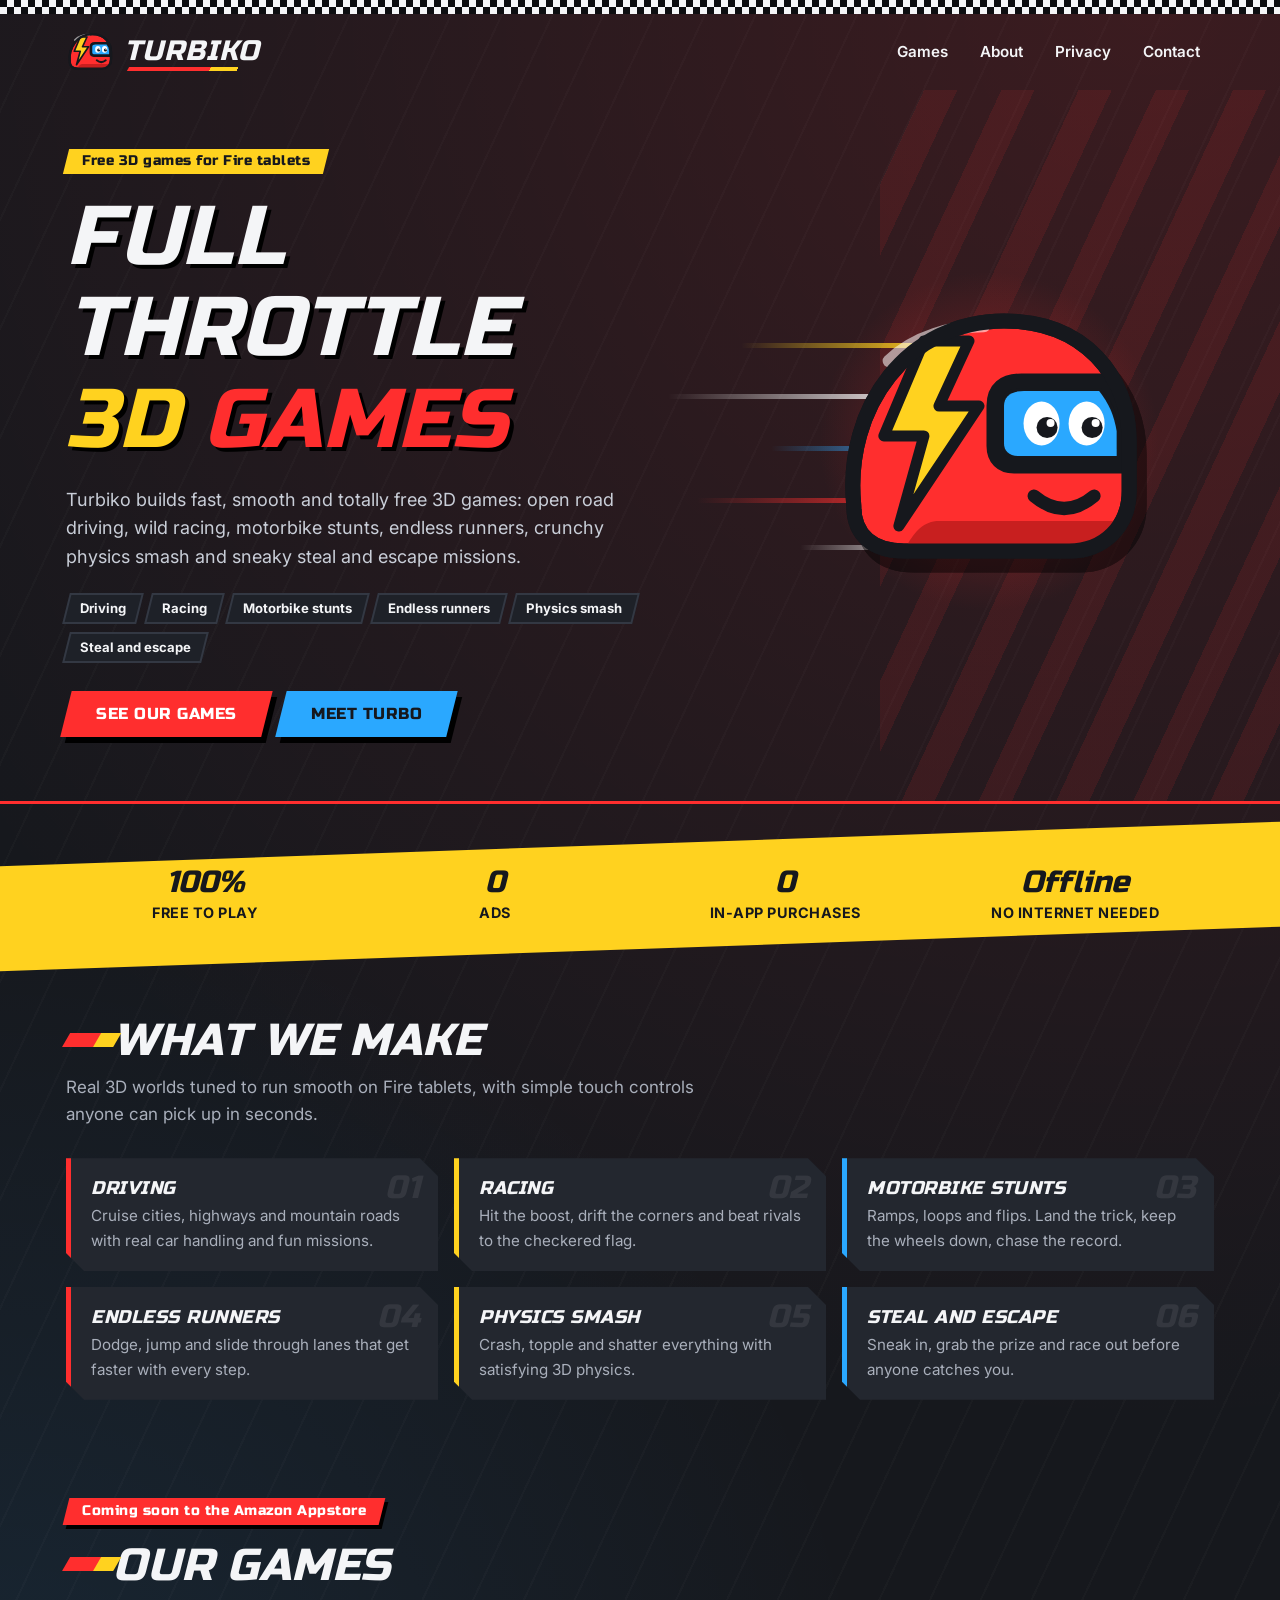
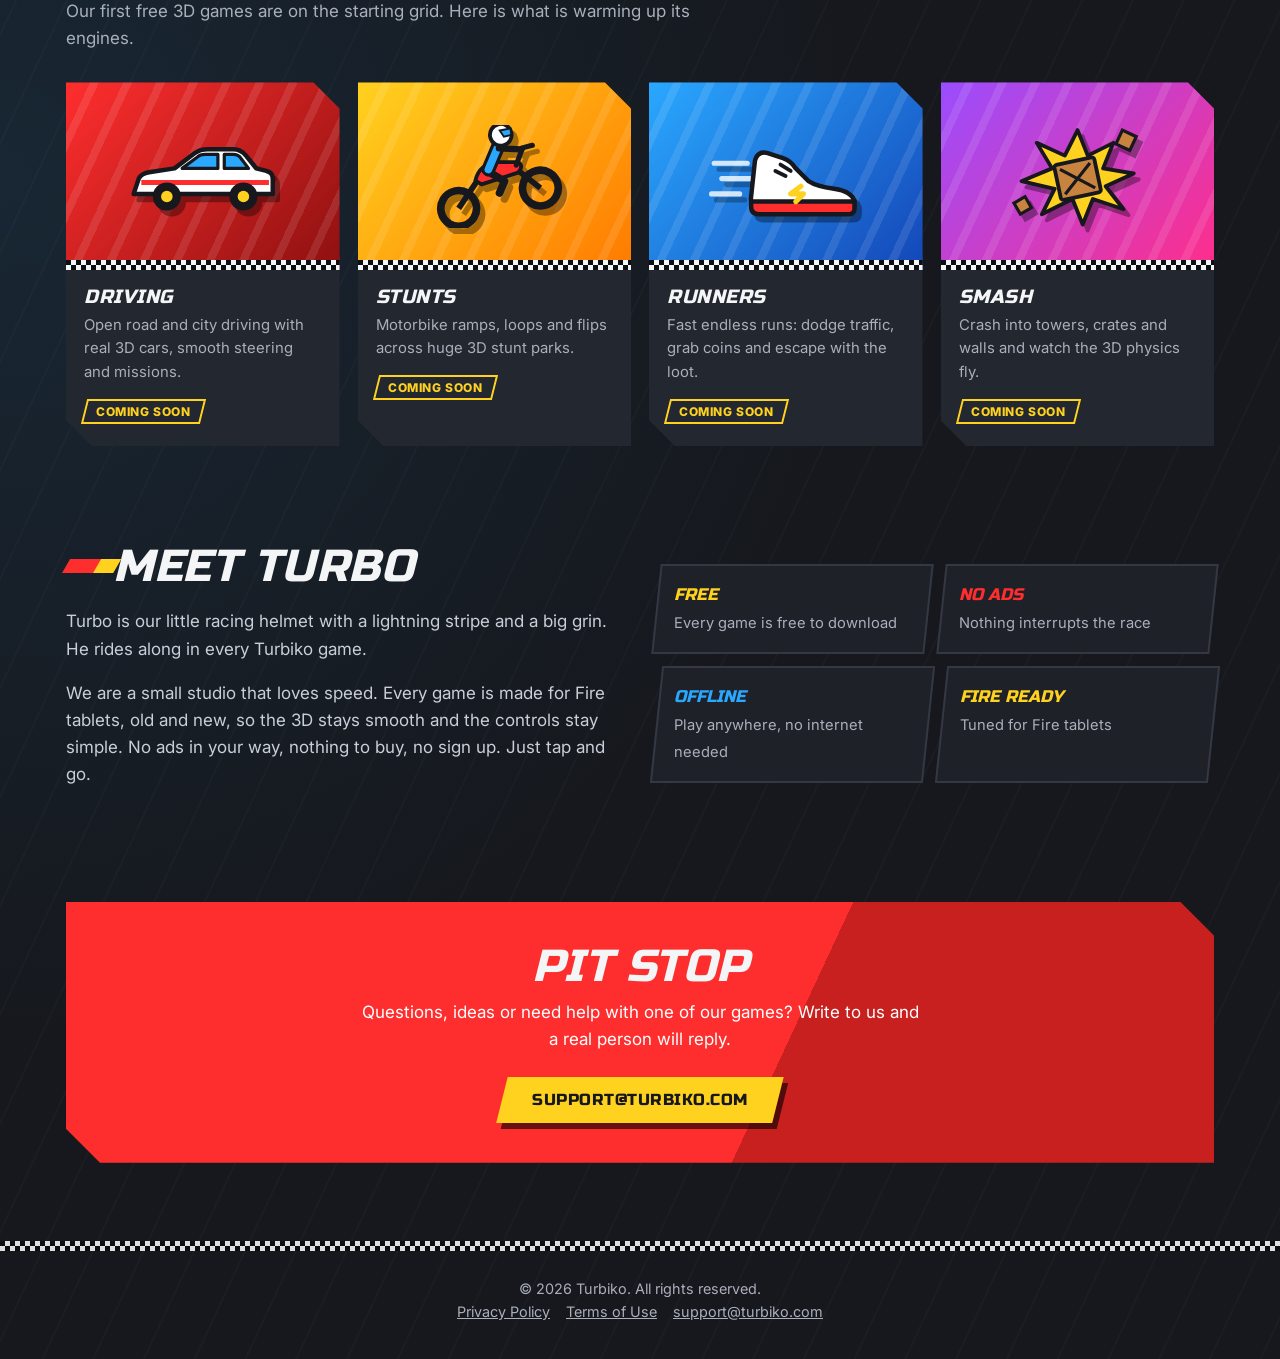
==== index.html @ 57b53286 "Turbiko website: home, privacy, terms Co-Authored-By: Claude Opus 5.5 <noreply@anthropic.com>" ====
<!DOCTYPE html>
<html lang="en">
<head>
<meta charset="UTF-8">
<meta name="viewport" content="width=device-width, initial-scale=1.0">
<meta name="theme-color" content="#16181d">
<link rel="icon" href="favicon.svg" type="image/svg+xml">
<link rel="preconnect" href="https://fonts.googleapis.com"><link rel="preconnect" href="https://fonts.gstatic.com" crossorigin>
<link href="https://fonts.googleapis.com/css2?family=Inter:wght@400;600;700;800&family=Russo+One&display=swap" rel="stylesheet">
<link rel="stylesheet" href="style.css">
<title>Turbiko | Full Throttle 3D Games</title>
<meta name="description" content="Turbiko makes free, high quality 3D games for Fire tablets: driving, racing, motorbike stunts, endless runners, physics smash and steal and escape. No ads, no accounts, no data collected.">
</head>
<body>
<div class="checker" aria-hidden="true"></div>
<nav class="nav">
  <a class="brand" href="index.html" aria-label="Turbiko home"><img src="logo.svg" alt="" width="48" height="48"><span class="wordmark">TURBIKO</span></a>
  <ul><li><a href="index.html#games"><span>Games</span></a></li><li><a href="index.html#about"><span>About</span></a></li><li><a href="privacy.html"><span>Privacy</span></a></li><li><a href="index.html#contact"><span>Contact</span></a></li></ul>
</nav>
<header class="hero">
  <div class="hero-stripes" aria-hidden="true"></div>
  <div class="hero-in">
    <div>
      <div class="kicker"><span>Free 3D games for Fire tablets</span></div>
      <h1>Full throttle <span class="hot"><span class="d3">3D</span> games</span></h1>
      <p class="lead">Turbiko builds fast, smooth and totally free 3D games: open road driving, wild racing, motorbike stunts, endless runners, crunchy physics smash and sneaky steal and escape missions.</p>
      <div class="tags"><span class="tag"><span>Driving</span></span><span class="tag"><span>Racing</span></span><span class="tag"><span>Motorbike stunts</span></span><span class="tag"><span>Endless runners</span></span><span class="tag"><span>Physics smash</span></span><span class="tag"><span>Steal and escape</span></span></div>
      <a class="btn" href="#games"><span>See our games</span></a><a class="btn alt" href="#about"><span>Meet Turbo</span></a>
    </div>
    <div class="speed" aria-hidden="true">
      <div class="lines"><i></i><i></i><i></i><i></i><i></i></div>
      <img src="logo.svg" alt="" width="320" height="320">
    </div>
  </div>
</header>

<div class="band">
  <div class="band-in">
    <div><b>100%</b><small>Free to play</small></div>
    <div><b>0</b><small>Ads</small></div>
    <div><b>0</b><small>In-app purchases</small></div>
    <div><b>Offline</b><small>No internet needed</small></div>
  </div>
</div>

<section id="make">
  <h2 class="section-title">What we make</h2>
  <p class="section-sub">Real 3D worlds tuned to run smooth on Fire tablets, with simple touch controls anyone can pick up in seconds.</p>
  <div class="make">
    <div class="mk"><span class="num">01</span><h3>Driving</h3><p>Cruise cities, highways and mountain roads with real car handling and fun missions.</p></div>
    <div class="mk"><span class="num">02</span><h3>Racing</h3><p>Hit the boost, drift the corners and beat rivals to the checkered flag.</p></div>
    <div class="mk"><span class="num">03</span><h3>Motorbike stunts</h3><p>Ramps, loops and flips. Land the trick, keep the wheels down, chase the record.</p></div>
    <div class="mk"><span class="num">04</span><h3>Endless runners</h3><p>Dodge, jump and slide through lanes that get faster with every step.</p></div>
    <div class="mk"><span class="num">05</span><h3>Physics smash</h3><p>Crash, topple and shatter everything with satisfying 3D physics.</p></div>
    <div class="mk"><span class="num">06</span><h3>Steal and escape</h3><p>Sneak in, grab the prize and race out before anyone catches you.</p></div>
  </div>
</section>

<section id="games">
  <span class="badge"><span>Coming soon to the Amazon Appstore</span></span>
  <h2 class="section-title">Our games</h2>
  <p class="section-sub">Our first free 3D games are on the starting grid. Here is what is warming up its engines.</p>
  <div class="grid">
    <article class="card">
      <div class="art g1"><svg viewBox="0 0 120 80" aria-hidden="true"><path d="M6 54 L10 42 Q12 38 18 37 L38 34 L54 22 Q58 19 64 19 L84 19 Q90 19 94 24 L102 34 L110 36 Q115 37 115 42 L115 54 Z" fill="#fff" stroke="#16181d" stroke-width="3.5" stroke-linejoin="round"/><path d="M44 34 L56 25 Q58 23 62 23 L72 23 L72 34 Z" fill="#2aa8ff" stroke="#16181d" stroke-width="2.5" stroke-linejoin="round"/><path d="M77 23 L84 23 Q88 23 90 26 L96 34 L77 34 Z" fill="#2aa8ff" stroke="#16181d" stroke-width="2.5" stroke-linejoin="round"/><path d="M12 45 L112 45" stroke="#ff2e2e" stroke-width="4"/><circle cx="32" cy="56" r="11" fill="#16181d"/><circle cx="32" cy="56" r="4.5" fill="#ffd21f"/><circle cx="92" cy="56" r="11" fill="#16181d"/><circle cx="92" cy="56" r="4.5" fill="#ffd21f"/></svg></div>
      <div class="body"><h3>Driving</h3><p>Open road and city driving with real 3D cars, smooth steering and missions.</p><span class="pill"><span>Coming soon</span></span></div>
    </article>
    <article class="card">
      <div class="art g2"><svg viewBox="0 0 120 80" aria-hidden="true"><g transform="rotate(-14 60 46)"><circle cx="28" cy="58" r="14" fill="none" stroke="#16181d" stroke-width="6"/><circle cx="94" cy="58" r="14" fill="none" stroke="#16181d" stroke-width="6"/><path d="M28 58 L48 40 L80 40 L94 58" fill="none" stroke="#16181d" stroke-width="4.5" stroke-linejoin="round"/><path d="M46 40 Q52 28 66 30 L82 34 Q86 38 80 42 L50 44 Z" fill="#ff2e2e" stroke="#16181d" stroke-width="3" stroke-linejoin="round"/><path d="M80 36 L88 24 L96 24" fill="none" stroke="#16181d" stroke-width="4" stroke-linecap="round"/><path d="M58 36 L68 46 L62 54" fill="none" stroke="#16181d" stroke-width="6" stroke-linecap="round" stroke-linejoin="round"/><path d="M58 34 L70 18" stroke="#16181d" stroke-width="11" stroke-linecap="round"/><path d="M58 34 L70 18" stroke="#2aa8ff" stroke-width="6" stroke-linecap="round"/><path d="M70 20 L87 25" stroke="#16181d" stroke-width="5" stroke-linecap="round"/><circle cx="74" cy="10" r="8.5" fill="#fff" stroke="#16181d" stroke-width="3"/><path d="M74 6.5 L82.5 7 L82 12 L76 12 Z" fill="#2aa8ff" stroke="#16181d" stroke-width="1.5"/></g></svg></div>
      <div class="body"><h3>Stunts</h3><p>Motorbike ramps, loops and flips across huge 3D stunt parks.</p><span class="pill"><span>Coming soon</span></span></div>
    </article>
    <article class="card">
      <div class="art g3"><svg viewBox="0 0 120 80" aria-hidden="true"><path d="M4 30 L30 30 M10 42 L32 42 M2 54 L24 54" stroke="#fff" stroke-width="4" stroke-linecap="round" opacity=".8"/><path d="M36 28 Q38 20 46 22 L58 26 Q64 28 68 34 L78 44 Q84 48 98 50 Q112 52 114 60 L114 64 L38 64 Q32 64 33 56 Z" fill="#fff" stroke="#16181d" stroke-width="3.5" stroke-linejoin="round"/><path d="M33 60 L114 60 L114 66 Q114 70 108 70 L40 70 Q33 70 33 64 Z" fill="#ff2e2e" stroke="#16181d" stroke-width="3.5" stroke-linejoin="round"/><path d="M52 36 L60 40 M56 31 L64 36" stroke="#16181d" stroke-width="3" stroke-linecap="round"/><path d="M72 48 L64 54 L74 54 L68 60" fill="none" stroke="#ffd21f" stroke-width="4" stroke-linejoin="round" stroke-linecap="round"/></svg></div>
      <div class="body"><h3>Runners</h3><p>Fast endless runs: dodge traffic, grab coins and escape with the loot.</p><span class="pill"><span>Coming soon</span></span></div>
    </article>
    <article class="card">
      <div class="art g4"><svg viewBox="0 0 120 80" aria-hidden="true"><path d="M60 4 L68 24 L88 14 L80 34 L104 38 L82 48 L96 66 L72 58 L64 78 L56 58 L32 70 L42 50 L16 44 L40 34 L28 14 L50 24 Z" fill="#ffd21f" stroke="#16181d" stroke-width="3" stroke-linejoin="round"/><rect x="44" y="28" width="32" height="28" rx="2" fill="#c8843e" stroke="#16181d" stroke-width="3" transform="rotate(-12 60 42)"/><path d="M48 32 L72 52 M72 32 L48 52" stroke="#16181d" stroke-width="2.5" transform="rotate(-12 60 42)"/><rect x="92" y="6" width="12" height="12" fill="#c8843e" stroke="#16181d" stroke-width="2.5" transform="rotate(25 98 12)"/><rect x="12" y="58" width="10" height="10" fill="#c8843e" stroke="#16181d" stroke-width="2.5" transform="rotate(-30 17 63)"/></svg></div>
      <div class="body"><h3>Smash</h3><p>Crash into towers, crates and walls and watch the 3D physics fly.</p><span class="pill"><span>Coming soon</span></span></div>
    </article>
  </div>
</section>

<section id="about">
  <div class="about">
    <div>
      <h2 class="section-title">Meet Turbo</h2>
      <p>Turbo is our little racing helmet with a lightning stripe and a big grin. He rides along in every Turbiko game.</p>
      <p>We are a small studio that loves speed. Every game is made for Fire tablets, old and new, so the 3D stays smooth and the controls stay simple. No ads in your way, nothing to buy, no sign up. Just tap and go.</p>
    </div>
    <div class="feats">
      <div class="feat"><div><b>Free</b><span>Every game is free to download</span></div></div>
      <div class="feat"><div><b>No ads</b><span>Nothing interrupts the race</span></div></div>
      <div class="feat"><div><b>Offline</b><span>Play anywhere, no internet needed</span></div></div>
      <div class="feat"><div><b>Fire ready</b><span>Tuned for Fire tablets</span></div></div>
    </div>
  </div>
</section>

<section id="contact">
  <div class="contact">
    <h2 class="section-title">Pit stop</h2>
    <p>Questions, ideas or need help with one of our games? Write to us and a real person will reply.</p>
    <a class="btn yel" href="mailto:support@turbiko.com"><span>support@turbiko.com</span></a>
  </div>
</section>
<footer>
  <div class="checker thin" aria-hidden="true"></div>
  <div class="f-in">&copy; 2026 Turbiko. All rights reserved.<br><a href="privacy.html">Privacy Policy</a><a href="terms.html">Terms of Use</a><a href="mailto:support@turbiko.com">support@turbiko.com</a></div>
</footer>
</body>
</html>
---- style.css ----
:root{--asphalt:#16181d;--asphalt2:#1e2128;--panel:#23272f;--line:#333843;--ink:#f4f5f7;--soft:#a9afbb;--red:#ff2e2e;--red2:#c81f1f;--yellow:#ffd21f;--blue:#2aa8ff;--cut:18px}
*{box-sizing:border-box}html{scroll-behavior:smooth}
body{margin:0;background:var(--asphalt);color:var(--ink);font-family:"Inter",system-ui,-apple-system,sans-serif;font-size:17px;line-height:1.6;overflow-x:hidden;
  background-image:repeating-linear-gradient(115deg,rgba(255,255,255,.018) 0 2px,transparent 2px 46px),radial-gradient(circle at 90% 0%,rgba(255,46,46,.16),transparent 45%),radial-gradient(circle at 0% 60%,rgba(42,168,255,.10),transparent 40%)}
a{color:var(--blue)}
h1,h2,h3,.wordmark,.btn,.badge,.kicker,.num{font-family:"Russo One",system-ui,sans-serif;font-weight:400;letter-spacing:.5px;line-height:1.1}
.checker{height:14px;background:repeating-conic-gradient(#f4f5f7 0 25%,#0d0e11 0 50%) 0 0/14px 14px}
.checker.thin{height:10px;background-size:10px 10px;opacity:.9}

/* nav */
.nav{max-width:1180px;margin:0 auto;padding:14px 16px;display:flex;align-items:center;justify-content:space-between;gap:12px;flex-wrap:wrap}
.brand{display:flex;align-items:center;gap:10px;text-decoration:none;color:var(--ink)}.brand img{width:48px;height:48px}
.wordmark{font-size:1.75rem;font-style:italic;letter-spacing:1px;position:relative;padding-bottom:2px}
.wordmark::after{content:"";position:absolute;left:4px;right:-6px;bottom:-3px;height:4px;background:linear-gradient(90deg,var(--red) 60%,var(--yellow) 60% 80%,transparent 80%);transform:skewX(-30deg)}
.nav ul{list-style:none;display:flex;gap:4px;margin:0;padding:0;flex-wrap:wrap}
.nav ul a{color:var(--ink);text-decoration:none;font-weight:600;font-size:.95rem;padding:8px 14px;display:inline-block;transform:skewX(-14deg)}
.nav ul a span{display:inline-block;transform:skewX(14deg)}
.nav ul a:hover{background:var(--red)}

/* hero */
.hero{position:relative;overflow:hidden;border-bottom:3px solid var(--red)}
.hero-in{max-width:1180px;margin:0 auto;padding:56px 16px 64px;display:grid;grid-template-columns:1.2fr .8fr;gap:24px;align-items:center;position:relative;z-index:1}
.kicker{display:inline-block;background:var(--yellow);color:var(--asphalt);font-size:.85rem;padding:5px 16px;transform:skewX(-14deg);margin-bottom:18px}
.kicker span{display:inline-block;transform:skewX(14deg)}
.hero h1{font-size:clamp(2.6rem,7vw,5.2rem);margin:0 0 18px;font-style:italic;text-transform:uppercase;text-shadow:4px 4px 0 #000}
.hero h1 .hot{color:var(--red);display:block}
.hero h1 .d3{color:var(--yellow)}
.lead{color:#c9ced8;font-size:1.13rem;max-width:580px;margin:0 0 22px}
.tags{display:flex;flex-wrap:wrap;gap:8px;margin:0 0 28px}
.tag{border:2px solid var(--line);background:var(--asphalt2);padding:3px 12px;font-weight:700;font-size:.82rem;transform:skewX(-14deg)}
.tag span{display:inline-block;transform:skewX(14deg)}
.btn{display:inline-block;font-size:1rem;color:#fff;background:var(--red);padding:14px 30px;text-decoration:none;transform:skewX(-14deg);box-shadow:6px 6px 0 #000;transition:transform .12s,box-shadow .12s;text-transform:uppercase}
.btn span{display:inline-block;transform:skewX(14deg)}
.btn:hover{transform:skewX(-14deg) translate(-2px,-2px);box-shadow:8px 8px 0 #000}
.btn.alt{background:var(--blue);color:var(--asphalt);margin-left:14px}
.btn.yel{background:var(--yellow);color:var(--asphalt)}

.speed{position:relative;justify-self:center;width:100%;max-width:420px;aspect-ratio:1;display:grid;place-items:center}
.speed::before{content:"";position:absolute;inset:6%;border-radius:50%;background:radial-gradient(circle,rgba(255,46,46,.35),transparent 65%)}
.speed img{position:relative;width:78%;filter:drop-shadow(10px 14px 0 rgba(0,0,0,.45));animation:rev 1.6s ease-in-out infinite}
.lines{position:absolute;left:-30%;top:22%;width:70%;height:56%;pointer-events:none}
.lines i{position:absolute;right:0;height:5px;border-radius:3px;background:linear-gradient(90deg,transparent,var(--c,#fff));animation:zip 1.1s linear infinite}
.lines i:nth-child(1){top:8%;width:70%;--c:var(--yellow)}
.lines i:nth-child(2){top:30%;width:95%;--c:#fff;animation-delay:.3s}
.lines i:nth-child(3){top:52%;width:60%;--c:var(--blue);animation-delay:.6s}
.lines i:nth-child(4){top:74%;width:85%;--c:var(--red);animation-delay:.15s}
.lines i:nth-child(5){top:94%;width:50%;--c:#fff;animation-delay:.45s}
@keyframes rev{0%,100%{transform:translate(0,0) rotate(-2deg)}50%{transform:translate(4px,-6px) rotate(1deg)}}
@keyframes zip{0%{transform:translateX(30px);opacity:0}30%{opacity:1}100%{transform:translateX(-60px);opacity:0}}
.hero-stripes{position:absolute;right:-120px;top:0;bottom:0;width:520px;background:repeating-linear-gradient(115deg,transparent 0 40px,rgba(255,46,46,.10) 40px 70px);pointer-events:none}

/* stats band */
.band{background:var(--yellow);color:var(--asphalt);transform:skewY(-2deg);margin:40px 0 20px}
.band-in{transform:skewY(2deg);max-width:1180px;margin:0 auto;padding:22px 16px;display:grid;grid-template-columns:repeat(4,1fr);gap:12px;text-align:center}
.band b{display:block;font-family:"Russo One",sans-serif;font-weight:400;font-size:1.9rem;font-style:italic;line-height:1.1}
.band small{font-weight:700;font-size:.9rem;text-transform:uppercase;letter-spacing:.5px}

/* sections */
section{max-width:1180px;margin:0 auto;padding:48px 16px}
.section-title{font-size:clamp(1.9rem,4.5vw,2.8rem);margin:0 0 8px;font-style:italic;text-transform:uppercase}
.section-title::before{content:"";display:inline-block;width:.7em;height:.32em;margin-right:.35em;vertical-align:.18em;background:var(--red);transform:skewX(-30deg);box-shadow:.45em 0 0 var(--yellow)}
.section-sub{color:var(--soft);margin:0 0 30px;max-width:680px}

/* what we make */
.make{display:grid;grid-template-columns:repeat(3,1fr);gap:16px}
.mk{background:var(--panel);padding:20px 20px 18px;position:relative;clip-path:polygon(0 0,calc(100% - var(--cut)) 0,100% var(--cut),100% 100%,var(--cut) 100%,0 calc(100% - var(--cut)));border-left:5px solid var(--red)}
.mk:nth-child(3n+2){border-left-color:var(--yellow)}.mk:nth-child(3n){border-left-color:var(--blue)}
.mk .num{position:absolute;right:18px;top:12px;font-size:2rem;font-style:italic;color:rgba(255,255,255,.08)}
.mk h3{margin:0 0 6px;font-size:1.15rem;font-style:italic;text-transform:uppercase}
.mk p{margin:0;color:var(--soft);font-size:.95rem}

/* games */
.badge{display:inline-block;background:var(--red);color:#fff;font-size:.85rem;padding:6px 16px;transform:skewX(-14deg);margin-bottom:16px;box-shadow:4px 4px 0 #000}
.badge span{display:inline-block;transform:skewX(14deg)}
.grid{display:grid;grid-template-columns:repeat(4,1fr);gap:18px}
.card{background:var(--panel);clip-path:polygon(0 0,calc(100% - 26px) 0,100% 26px,100% 100%,26px 100%,0 calc(100% - 26px));transition:transform .15s}
.card:hover{transform:translateY(-6px)}
.card .art{aspect-ratio:16/11;display:grid;place-items:center;position:relative;overflow:hidden}
.card .art::before{content:"";position:absolute;inset:0;background:repeating-linear-gradient(115deg,transparent 0 22px,rgba(255,255,255,.10) 22px 30px)}
.card .art::after{content:"";position:absolute;left:0;right:0;bottom:0;height:10px;background:repeating-conic-gradient(#f4f5f7 0 25%,#0d0e11 0 50%) 0 0/10px 10px}
.card .art svg{position:relative;width:56%;height:auto;filter:drop-shadow(5px 6px 0 rgba(0,0,0,.35))}
.g1{background:linear-gradient(135deg,#ff2e2e,#8e1010)}.g2{background:linear-gradient(135deg,#ffd21f,#ff7a00)}
.g3{background:linear-gradient(135deg,#2aa8ff,#1446b8)}.g4{background:linear-gradient(135deg,#9a4dff,#ff2e8a)}
.card .body{padding:16px 18px 22px}
.card h3{margin:0 0 6px;font-size:1.2rem;font-style:italic;text-transform:uppercase}
.card p{margin:0 0 12px;color:var(--soft);font-size:.93rem}
.pill{display:inline-block;font-size:.75rem;font-weight:800;text-transform:uppercase;letter-spacing:.6px;color:var(--yellow);border:2px solid var(--yellow);padding:1px 10px;transform:skewX(-14deg)}
.pill span{display:inline-block;transform:skewX(14deg)}

/* about */
.about{display:grid;grid-template-columns:1fr 1fr;gap:32px;align-items:center}
.about p{color:#c9ced8}
.feats{display:grid;grid-template-columns:1fr 1fr;gap:12px}
.feat{background:var(--asphalt2);border:2px solid var(--line);padding:16px;transform:skewX(-6deg)}
.feat>div{transform:skewX(6deg)}
.feat b{display:block;font-family:"Russo One",sans-serif;font-weight:400;font-style:italic;color:var(--yellow);font-size:1.05rem;text-transform:uppercase}
.feat:nth-child(2) b{color:var(--red)}.feat:nth-child(3) b{color:var(--blue)}
.feat span{color:var(--soft);font-size:.92rem}

/* contact */
.contact{background:linear-gradient(115deg,var(--red) 0 62%,var(--red2) 62%);padding:40px 28px;text-align:center;clip-path:polygon(0 0,calc(100% - 34px) 0,100% 34px,100% 100%,34px 100%,0 calc(100% - 34px));position:relative}
.contact .section-title::before{display:none}
.contact p{margin:0 auto 24px;max-width:560px;color:#fff}
.contact .btn{box-shadow:6px 6px 0 rgba(0,0,0,.6);word-break:break-all}

footer{text-align:center;color:var(--soft);font-size:.9rem;margin-top:30px}
footer .f-in{padding:26px 16px 36px}
footer a{color:var(--soft);margin:0 8px;display:inline-block}

/* legal */
.prose{max-width:840px;margin:0 auto;padding:36px 16px 60px}
.prose h1{font-size:clamp(2rem,6vw,2.8rem);font-style:italic;text-transform:uppercase;margin:0 0 6px}
.prose h2{font-size:1.2rem;color:var(--yellow);margin-top:32px;font-style:italic;text-transform:uppercase}
.prose .meta{color:var(--soft);margin-top:0}
.prose li{margin:4px 0}
.prose .short{background:var(--panel);border-left:5px solid var(--red);padding:6px 20px 6px 0}

@media (max-width:980px){.grid{grid-template-columns:1fr 1fr}.make{grid-template-columns:1fr 1fr}}
@media (max-width:860px){.hero-in{grid-template-columns:1fr;text-align:center;padding-top:36px}.lead{margin-left:auto;margin-right:auto}.tags{justify-content:center}
  .speed{max-width:300px;grid-row:1}.about{grid-template-columns:1fr}.band-in{grid-template-columns:1fr 1fr}.hero-stripes{display:none}}
@media (max-width:560px){.grid{grid-template-columns:1fr}.make{grid-template-columns:1fr}.btn.alt{margin:14px 0 0 0}
  .nav{justify-content:center}.nav ul a{padding:6px 10px;font-size:.9rem}.wordmark{font-size:1.5rem}.brand img{width:42px;height:42px}
  .feats{grid-template-columns:1fr}.band b{font-size:1.5rem}.contact{padding:32px 18px}.contact .btn{padding:12px 18px;font-size:.9rem}}
@media (prefers-reduced-motion:reduce){*{animation:none!important;transition:none!important}}
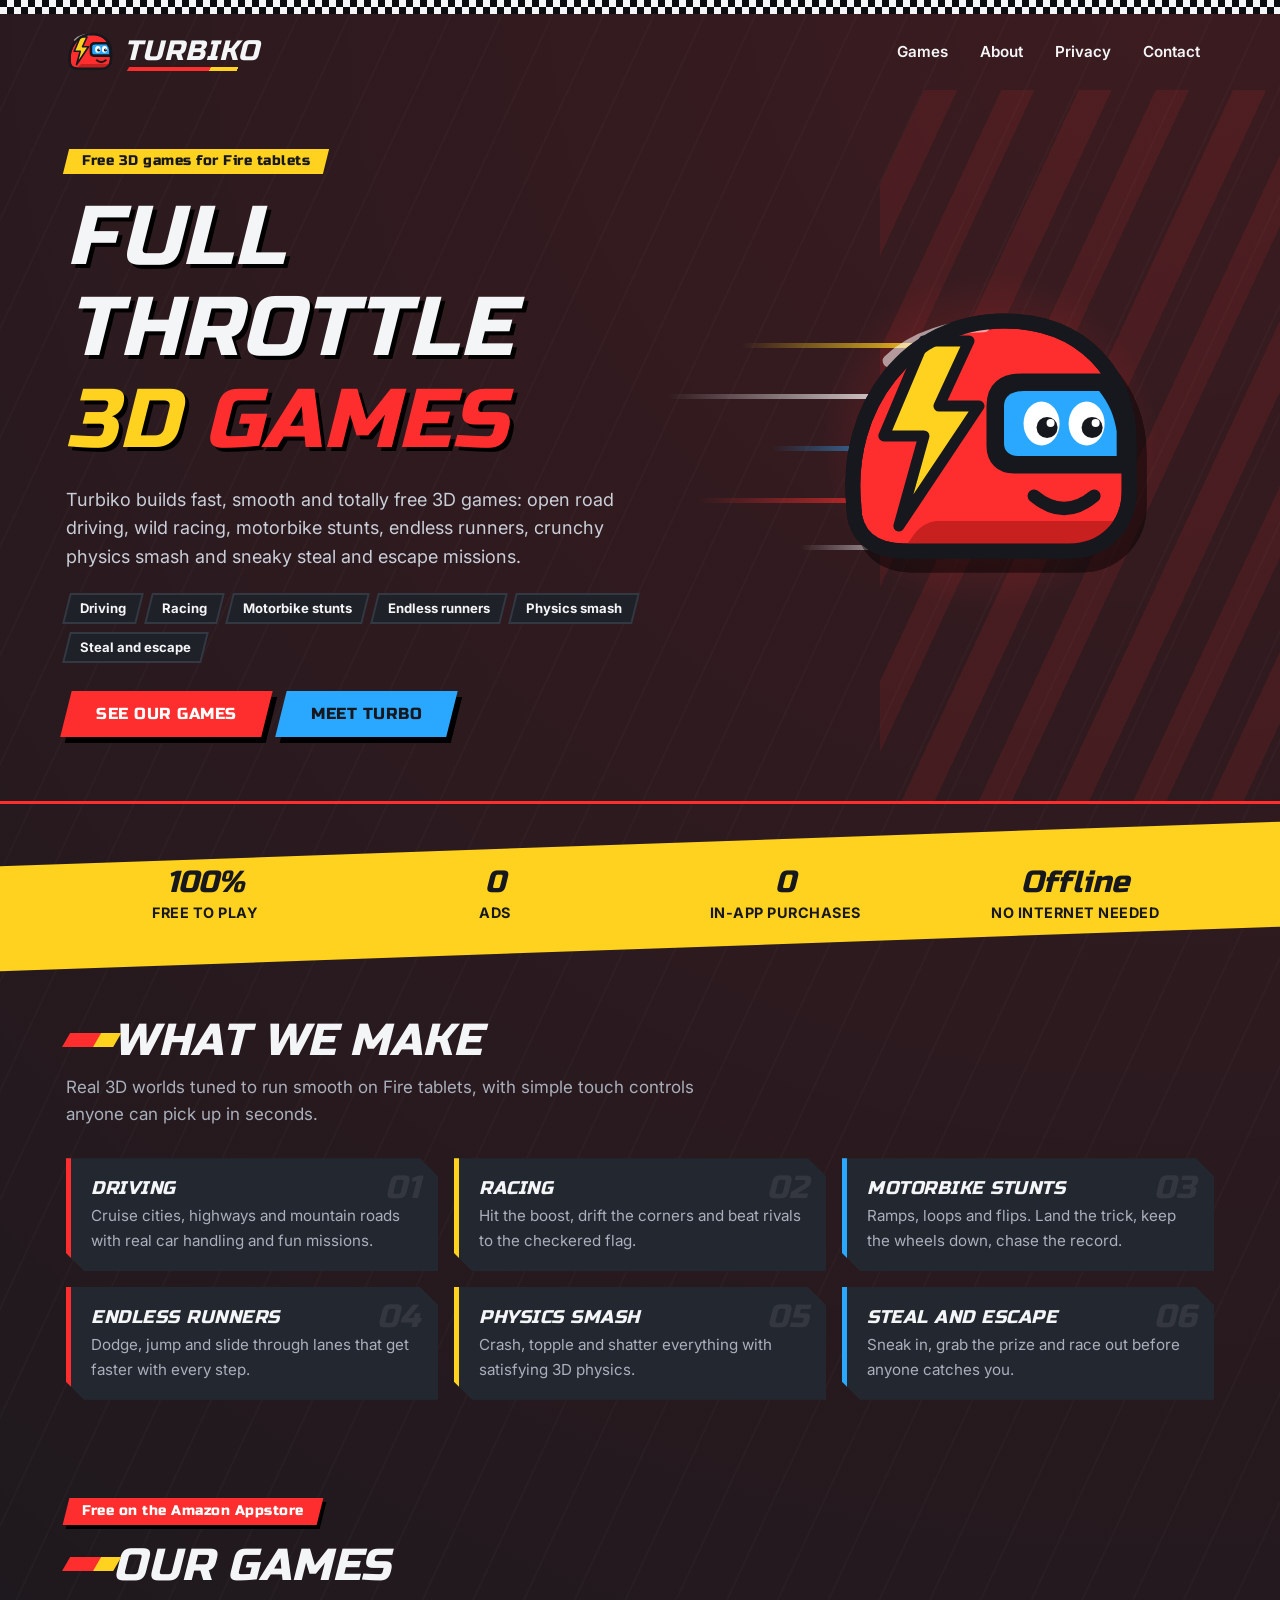
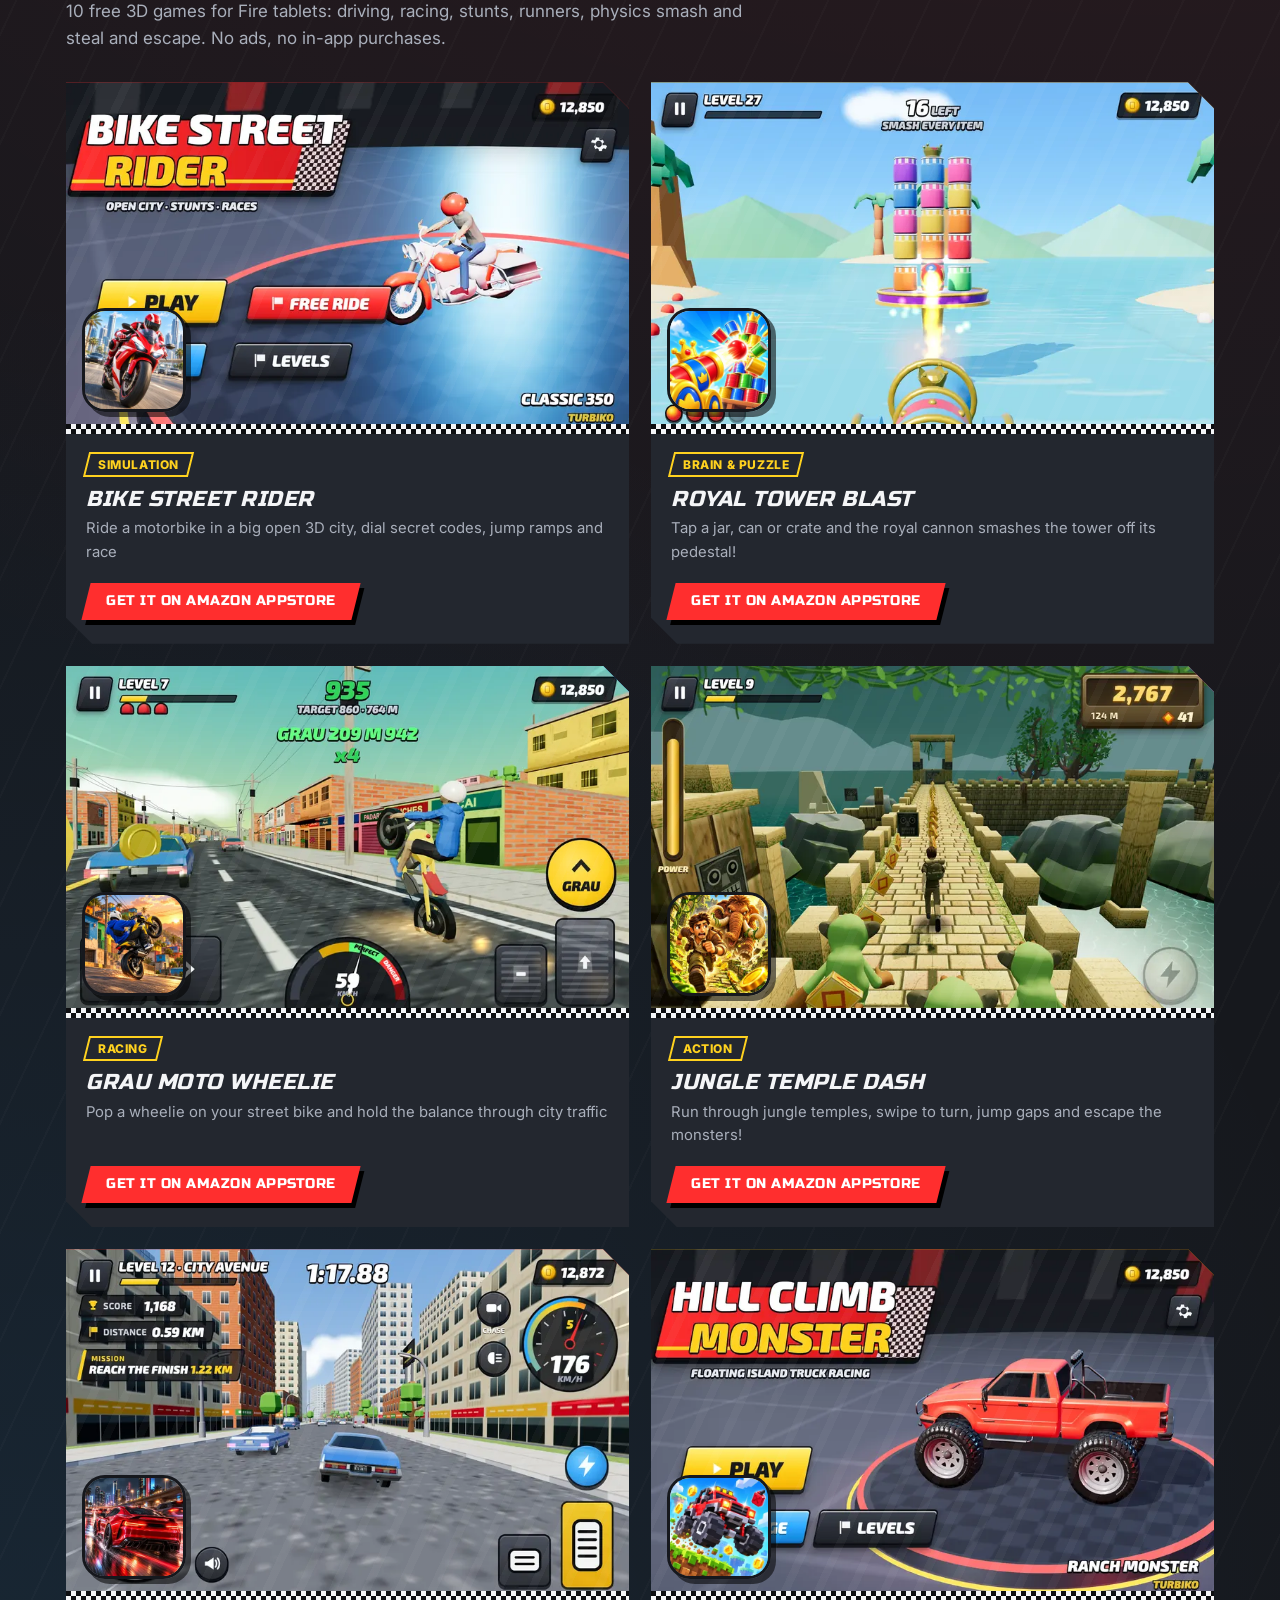
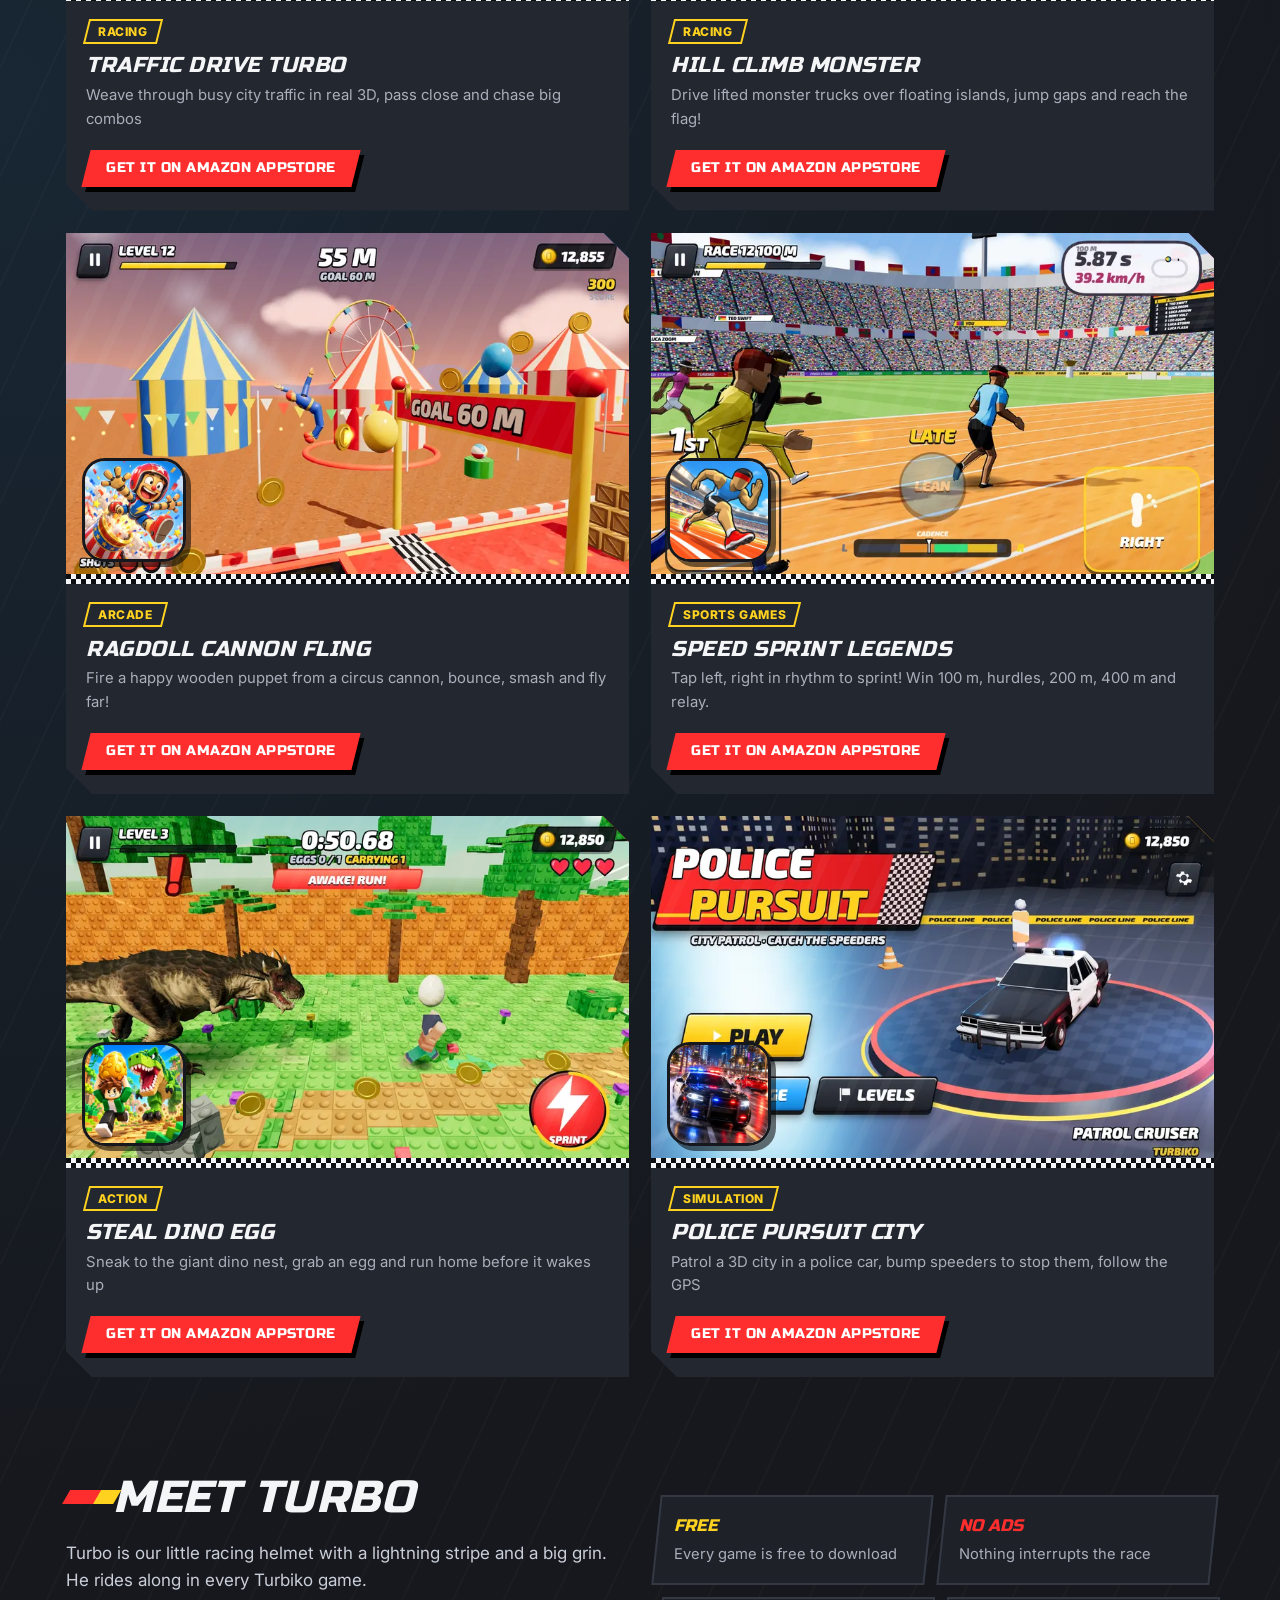
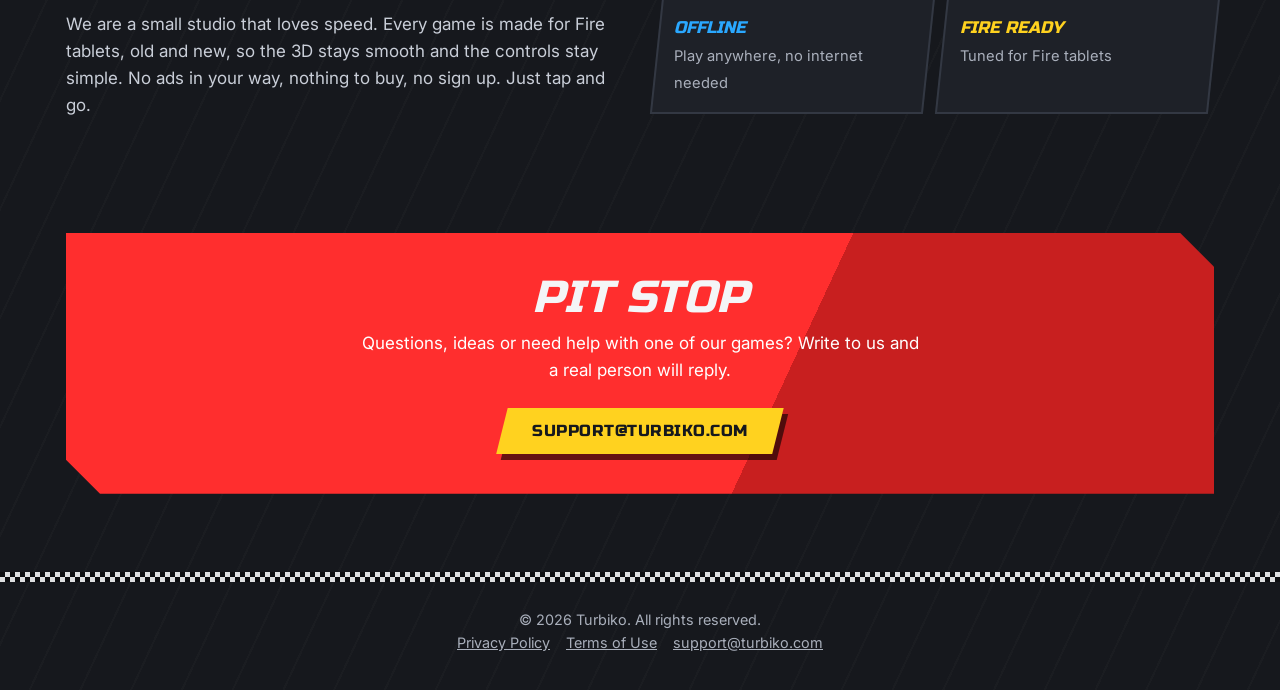
==== commit 62f65fe3: "Add the 10 Turbiko games to the games grid Co-Authored-By: Claude Opus 5.5 <noreply@anthropic.com>" ====
--- a/index.html
+++ b/index.html
@@ -57,25 +57,99 @@
 </section>
 
 <section id="games">
-  <span class="badge"><span>Coming soon to the Amazon Appstore</span></span>
+  <span class="badge"><span>Free on the Amazon Appstore</span></span>
   <h2 class="section-title">Our games</h2>
-  <p class="section-sub">Our first free 3D games are on the starting grid. Here is what is warming up its engines.</p>
-  <div class="grid">
-    <article class="card">
-      <div class="art g1"><svg viewBox="0 0 120 80" aria-hidden="true"><path d="M6 54 L10 42 Q12 38 18 37 L38 34 L54 22 Q58 19 64 19 L84 19 Q90 19 94 24 L102 34 L110 36 Q115 37 115 42 L115 54 Z" fill="#fff" stroke="#16181d" stroke-width="3.5" stroke-linejoin="round"/><path d="M44 34 L56 25 Q58 23 62 23 L72 23 L72 34 Z" fill="#2aa8ff" stroke="#16181d" stroke-width="2.5" stroke-linejoin="round"/><path d="M77 23 L84 23 Q88 23 90 26 L96 34 L77 34 Z" fill="#2aa8ff" stroke="#16181d" stroke-width="2.5" stroke-linejoin="round"/><path d="M12 45 L112 45" stroke="#ff2e2e" stroke-width="4"/><circle cx="32" cy="56" r="11" fill="#16181d"/><circle cx="32" cy="56" r="4.5" fill="#ffd21f"/><circle cx="92" cy="56" r="11" fill="#16181d"/><circle cx="92" cy="56" r="4.5" fill="#ffd21f"/></svg></div>
-      <div class="body"><h3>Driving</h3><p>Open road and city driving with real 3D cars, smooth steering and missions.</p><span class="pill"><span>Coming soon</span></span></div>
+  <p class="section-sub">10 free 3D games for Fire tablets: driving, racing, stunts, runners, physics smash and steal and escape. No ads, no in-app purchases.</p>
+  <div class="grid games">
+    <article class="card gcard">
+      <div class="art g1">
+        <img class="shot" src="games/bikecity-1.webp" alt="Bike Street Rider gameplay screenshot" width="800" height="500" loading="lazy">
+        <img class="shot alt" src="games/bikecity-2.webp" alt="" width="800" height="500" loading="lazy">
+        <img class="icon" src="games/bikecity-icon.webp" alt="Bike Street Rider icon" width="128" height="128" loading="lazy">
+      </div>
+      <div class="body"><span class="pill"><span>Simulation</span></span><h3>Bike Street Rider</h3><p>Ride a motorbike in a big open 3D city, dial secret codes, jump ramps and race</p>
+        <a class="btn get" href="https://www.amazon.com/s?k=Bike+Street+Rider&amp;i=mobile-apps" target="_blank" rel="noopener"><span>Get it on Amazon Appstore</span></a></div>
     </article>
-    <article class="card">
-      <div class="art g2"><svg viewBox="0 0 120 80" aria-hidden="true"><g transform="rotate(-14 60 46)"><circle cx="28" cy="58" r="14" fill="none" stroke="#16181d" stroke-width="6"/><circle cx="94" cy="58" r="14" fill="none" stroke="#16181d" stroke-width="6"/><path d="M28 58 L48 40 L80 40 L94 58" fill="none" stroke="#16181d" stroke-width="4.5" stroke-linejoin="round"/><path d="M46 40 Q52 28 66 30 L82 34 Q86 38 80 42 L50 44 Z" fill="#ff2e2e" stroke="#16181d" stroke-width="3" stroke-linejoin="round"/><path d="M80 36 L88 24 L96 24" fill="none" stroke="#16181d" stroke-width="4" stroke-linecap="round"/><path d="M58 36 L68 46 L62 54" fill="none" stroke="#16181d" stroke-width="6" stroke-linecap="round" stroke-linejoin="round"/><path d="M58 34 L70 18" stroke="#16181d" stroke-width="11" stroke-linecap="round"/><path d="M58 34 L70 18" stroke="#2aa8ff" stroke-width="6" stroke-linecap="round"/><path d="M70 20 L87 25" stroke="#16181d" stroke-width="5" stroke-linecap="round"/><circle cx="74" cy="10" r="8.5" fill="#fff" stroke="#16181d" stroke-width="3"/><path d="M74 6.5 L82.5 7 L82 12 L76 12 Z" fill="#2aa8ff" stroke="#16181d" stroke-width="1.5"/></g></svg></div>
-      <div class="body"><h3>Stunts</h3><p>Motorbike ramps, loops and flips across huge 3D stunt parks.</p><span class="pill"><span>Coming soon</span></span></div>
+    <article class="card gcard">
+      <div class="art g2">
+        <img class="shot" src="games/royaltower-1.webp" alt="Royal Tower Blast gameplay screenshot" width="800" height="500" loading="lazy">
+        <img class="shot alt" src="games/royaltower-2.webp" alt="" width="800" height="500" loading="lazy">
+        <img class="icon" src="games/royaltower-icon.webp" alt="Royal Tower Blast icon" width="128" height="128" loading="lazy">
+      </div>
+      <div class="body"><span class="pill"><span>Brain &amp; Puzzle</span></span><h3>Royal Tower Blast</h3><p>Tap a jar, can or crate and the royal cannon smashes the tower off its pedestal!</p>
+        <a class="btn get" href="https://www.amazon.com/s?k=Royal+Tower+Blast&amp;i=mobile-apps" target="_blank" rel="noopener"><span>Get it on Amazon Appstore</span></a></div>
     </article>
-    <article class="card">
-      <div class="art g3"><svg viewBox="0 0 120 80" aria-hidden="true"><path d="M4 30 L30 30 M10 42 L32 42 M2 54 L24 54" stroke="#fff" stroke-width="4" stroke-linecap="round" opacity=".8"/><path d="M36 28 Q38 20 46 22 L58 26 Q64 28 68 34 L78 44 Q84 48 98 50 Q112 52 114 60 L114 64 L38 64 Q32 64 33 56 Z" fill="#fff" stroke="#16181d" stroke-width="3.5" stroke-linejoin="round"/><path d="M33 60 L114 60 L114 66 Q114 70 108 70 L40 70 Q33 70 33 64 Z" fill="#ff2e2e" stroke="#16181d" stroke-width="3.5" stroke-linejoin="round"/><path d="M52 36 L60 40 M56 31 L64 36" stroke="#16181d" stroke-width="3" stroke-linecap="round"/><path d="M72 48 L64 54 L74 54 L68 60" fill="none" stroke="#ffd21f" stroke-width="4" stroke-linejoin="round" stroke-linecap="round"/></svg></div>
-      <div class="body"><h3>Runners</h3><p>Fast endless runs: dodge traffic, grab coins and escape with the loot.</p><span class="pill"><span>Coming soon</span></span></div>
+    <article class="card gcard">
+      <div class="art g3">
+        <img class="shot" src="games/grauwheelie-1.webp" alt="Grau Moto Wheelie gameplay screenshot" width="800" height="500" loading="lazy">
+        <img class="shot alt" src="games/grauwheelie-2.webp" alt="" width="800" height="500" loading="lazy">
+        <img class="icon" src="games/grauwheelie-icon.webp" alt="Grau Moto Wheelie icon" width="128" height="128" loading="lazy">
+      </div>
+      <div class="body"><span class="pill"><span>Racing</span></span><h3>Grau Moto Wheelie</h3><p>Pop a wheelie on your street bike and hold the balance through city traffic</p>
+        <a class="btn get" href="https://www.amazon.com/s?k=Grau+Moto+Wheelie&amp;i=mobile-apps" target="_blank" rel="noopener"><span>Get it on Amazon Appstore</span></a></div>
     </article>
-    <article class="card">
-      <div class="art g4"><svg viewBox="0 0 120 80" aria-hidden="true"><path d="M60 4 L68 24 L88 14 L80 34 L104 38 L82 48 L96 66 L72 58 L64 78 L56 58 L32 70 L42 50 L16 44 L40 34 L28 14 L50 24 Z" fill="#ffd21f" stroke="#16181d" stroke-width="3" stroke-linejoin="round"/><rect x="44" y="28" width="32" height="28" rx="2" fill="#c8843e" stroke="#16181d" stroke-width="3" transform="rotate(-12 60 42)"/><path d="M48 32 L72 52 M72 32 L48 52" stroke="#16181d" stroke-width="2.5" transform="rotate(-12 60 42)"/><rect x="92" y="6" width="12" height="12" fill="#c8843e" stroke="#16181d" stroke-width="2.5" transform="rotate(25 98 12)"/><rect x="12" y="58" width="10" height="10" fill="#c8843e" stroke="#16181d" stroke-width="2.5" transform="rotate(-30 17 63)"/></svg></div>
-      <div class="body"><h3>Smash</h3><p>Crash into towers, crates and walls and watch the 3D physics fly.</p><span class="pill"><span>Coming soon</span></span></div>
+    <article class="card gcard">
+      <div class="art g4">
+        <img class="shot" src="games/templedash-1.webp" alt="Jungle Temple Dash gameplay screenshot" width="800" height="500" loading="lazy">
+        <img class="shot alt" src="games/templedash-2.webp" alt="" width="800" height="500" loading="lazy">
+        <img class="icon" src="games/templedash-icon.webp" alt="Jungle Temple Dash icon" width="128" height="128" loading="lazy">
+      </div>
+      <div class="body"><span class="pill"><span>Action</span></span><h3>Jungle Temple Dash</h3><p>Run through jungle temples, swipe to turn, jump gaps and escape the monsters!</p>
+        <a class="btn get" href="https://www.amazon.com/s?k=Jungle+Temple+Dash&amp;i=mobile-apps" target="_blank" rel="noopener"><span>Get it on Amazon Appstore</span></a></div>
+    </article>
+    <article class="card gcard">
+      <div class="art g1">
+        <img class="shot" src="games/trafficdrive-1.webp" alt="Traffic Drive Turbo gameplay screenshot" width="800" height="500" loading="lazy">
+        <img class="shot alt" src="games/trafficdrive-2.webp" alt="" width="800" height="500" loading="lazy">
+        <img class="icon" src="games/trafficdrive-icon.webp" alt="Traffic Drive Turbo icon" width="128" height="128" loading="lazy">
+      </div>
+      <div class="body"><span class="pill"><span>Racing</span></span><h3>Traffic Drive Turbo</h3><p>Weave through busy city traffic in real 3D, pass close and chase big combos</p>
+        <a class="btn get" href="https://www.amazon.com/s?k=Traffic+Drive+Turbo&amp;i=mobile-apps" target="_blank" rel="noopener"><span>Get it on Amazon Appstore</span></a></div>
+    </article>
+    <article class="card gcard">
+      <div class="art g2">
+        <img class="shot" src="games/hillclimb-1.webp" alt="Hill Climb Monster gameplay screenshot" width="800" height="500" loading="lazy">
+        <img class="shot alt" src="games/hillclimb-2.webp" alt="" width="800" height="500" loading="lazy">
+        <img class="icon" src="games/hillclimb-icon.webp" alt="Hill Climb Monster icon" width="128" height="128" loading="lazy">
+      </div>
+      <div class="body"><span class="pill"><span>Racing</span></span><h3>Hill Climb Monster</h3><p>Drive lifted monster trucks over floating islands, jump gaps and reach the flag!</p>
+        <a class="btn get" href="https://www.amazon.com/s?k=Hill+Climb+Monster&amp;i=mobile-apps" target="_blank" rel="noopener"><span>Get it on Amazon Appstore</span></a></div>
+    </article>
+    <article class="card gcard">
+      <div class="art g3">
+        <img class="shot" src="games/ragdollfling-1.webp" alt="Ragdoll Cannon Fling gameplay screenshot" width="800" height="500" loading="lazy">
+        <img class="shot alt" src="games/ragdollfling-2.webp" alt="" width="800" height="500" loading="lazy">
+        <img class="icon" src="games/ragdollfling-icon.webp" alt="Ragdoll Cannon Fling icon" width="128" height="128" loading="lazy">
+      </div>
+      <div class="body"><span class="pill"><span>Arcade</span></span><h3>Ragdoll Cannon Fling</h3><p>Fire a happy wooden puppet from a circus cannon, bounce, smash and fly far!</p>
+        <a class="btn get" href="https://www.amazon.com/s?k=Ragdoll+Cannon+Fling&amp;i=mobile-apps" target="_blank" rel="noopener"><span>Get it on Amazon Appstore</span></a></div>
+    </article>
+    <article class="card gcard">
+      <div class="art g4">
+        <img class="shot" src="games/speedsprint-1.webp" alt="Speed Sprint Legends gameplay screenshot" width="800" height="500" loading="lazy">
+        <img class="shot alt" src="games/speedsprint-2.webp" alt="" width="800" height="500" loading="lazy">
+        <img class="icon" src="games/speedsprint-icon.webp" alt="Speed Sprint Legends icon" width="128" height="128" loading="lazy">
+      </div>
+      <div class="body"><span class="pill"><span>Sports Games</span></span><h3>Speed Sprint Legends</h3><p>Tap left, right in rhythm to sprint! Win 100 m, hurdles, 200 m, 400 m and relay.</p>
+        <a class="btn get" href="https://www.amazon.com/s?k=Speed+Sprint+Legends&amp;i=mobile-apps" target="_blank" rel="noopener"><span>Get it on Amazon Appstore</span></a></div>
+    </article>
+    <article class="card gcard">
+      <div class="art g1">
+        <img class="shot" src="games/dinoeggsteal-1.webp" alt="Steal Dino Egg gameplay screenshot" width="800" height="500" loading="lazy">
+        <img class="shot alt" src="games/dinoeggsteal-2.webp" alt="" width="800" height="500" loading="lazy">
+        <img class="icon" src="games/dinoeggsteal-icon.webp" alt="Steal Dino Egg icon" width="128" height="128" loading="lazy">
+      </div>
+      <div class="body"><span class="pill"><span>Action</span></span><h3>Steal Dino Egg</h3><p>Sneak to the giant dino nest, grab an egg and run home before it wakes up</p>
+        <a class="btn get" href="https://www.amazon.com/s?k=Steal+Dino+Egg&amp;i=mobile-apps" target="_blank" rel="noopener"><span>Get it on Amazon Appstore</span></a></div>
+    </article>
+    <article class="card gcard">
+      <div class="art g2">
+        <img class="shot" src="games/policechase-1.webp" alt="Police Pursuit City gameplay screenshot" width="800" height="500" loading="lazy">
+        <img class="shot alt" src="games/policechase-2.webp" alt="" width="800" height="500" loading="lazy">
+        <img class="icon" src="games/policechase-icon.webp" alt="Police Pursuit City icon" width="128" height="128" loading="lazy">
+      </div>
+      <div class="body"><span class="pill"><span>Simulation</span></span><h3>Police Pursuit City</h3><p>Patrol a 3D city in a police car, bump speeders to stop them, follow the GPS</p>
+        <a class="btn get" href="https://www.amazon.com/s?k=Police+Pursuit+City&amp;i=mobile-apps" target="_blank" rel="noopener"><span>Get it on Amazon Appstore</span></a></div>
     </article>
   </div>
 </section>
--- a/style.css
+++ b/style.css
@@ -87,6 +87,22 @@
 .pill{display:inline-block;font-size:.75rem;font-weight:800;text-transform:uppercase;letter-spacing:.6px;color:var(--yellow);border:2px solid var(--yellow);padding:1px 10px;transform:skewX(-14deg)}
 .pill span{display:inline-block;transform:skewX(14deg)}
 
+/* game cards (generated by tk/_tools/site_games.py) */
+.grid.games{grid-template-columns:repeat(2,1fr);gap:22px}
+.gcard{display:flex;flex-direction:column}
+.gcard .art{aspect-ratio:16/10}
+.gcard .art::before{z-index:1;opacity:.35}
+.gcard .art::after{z-index:3}
+.gcard .shot{position:absolute;inset:0;width:100%;height:100%;object-fit:cover;transition:opacity .35s}
+.gcard .shot.alt{opacity:0}
+.gcard:hover .shot.alt{opacity:1}
+.gcard .icon{position:absolute;left:16px;bottom:22px;z-index:2;width:22%;max-width:104px;height:auto;aspect-ratio:1;border-radius:22%;border:3px solid var(--asphalt);box-shadow:5px 5px 0 rgba(0,0,0,.55)}
+.gcard .body{display:flex;flex-direction:column;align-items:flex-start;flex:1;padding:18px 20px 24px}
+.gcard .pill{margin-bottom:10px}
+.gcard h3{font-size:1.35rem}
+.gcard p{flex:1;margin-bottom:18px}
+.btn.get{font-size:.85rem;padding:11px 20px;box-shadow:5px 5px 0 #000}
+
 /* about */
 .about{display:grid;grid-template-columns:1fr 1fr;gap:32px;align-items:center}
 .about p{color:#c9ced8}
@@ -115,10 +131,10 @@
 .prose li{margin:4px 0}
 .prose .short{background:var(--panel);border-left:5px solid var(--red);padding:6px 20px 6px 0}
 
-@media (max-width:980px){.grid{grid-template-columns:1fr 1fr}.make{grid-template-columns:1fr 1fr}}
+@media (max-width:980px){.grid{grid-template-columns:1fr 1fr}.grid.games{gap:16px}.make{grid-template-columns:1fr 1fr}}
 @media (max-width:860px){.hero-in{grid-template-columns:1fr;text-align:center;padding-top:36px}.lead{margin-left:auto;margin-right:auto}.tags{justify-content:center}
   .speed{max-width:300px;grid-row:1}.about{grid-template-columns:1fr}.band-in{grid-template-columns:1fr 1fr}.hero-stripes{display:none}}
-@media (max-width:560px){.grid{grid-template-columns:1fr}.make{grid-template-columns:1fr}.btn.alt{margin:14px 0 0 0}
+@media (max-width:560px){.grid,.grid.games{grid-template-columns:1fr}.make{grid-template-columns:1fr}.btn.alt{margin:14px 0 0 0}
   .nav{justify-content:center}.nav ul a{padding:6px 10px;font-size:.9rem}.wordmark{font-size:1.5rem}.brand img{width:42px;height:42px}
   .feats{grid-template-columns:1fr}.band b{font-size:1.5rem}.contact{padding:32px 18px}.contact .btn{padding:12px 18px;font-size:.9rem}}
 @media (prefers-reduced-motion:reduce){*{animation:none!important;transition:none!important}}
